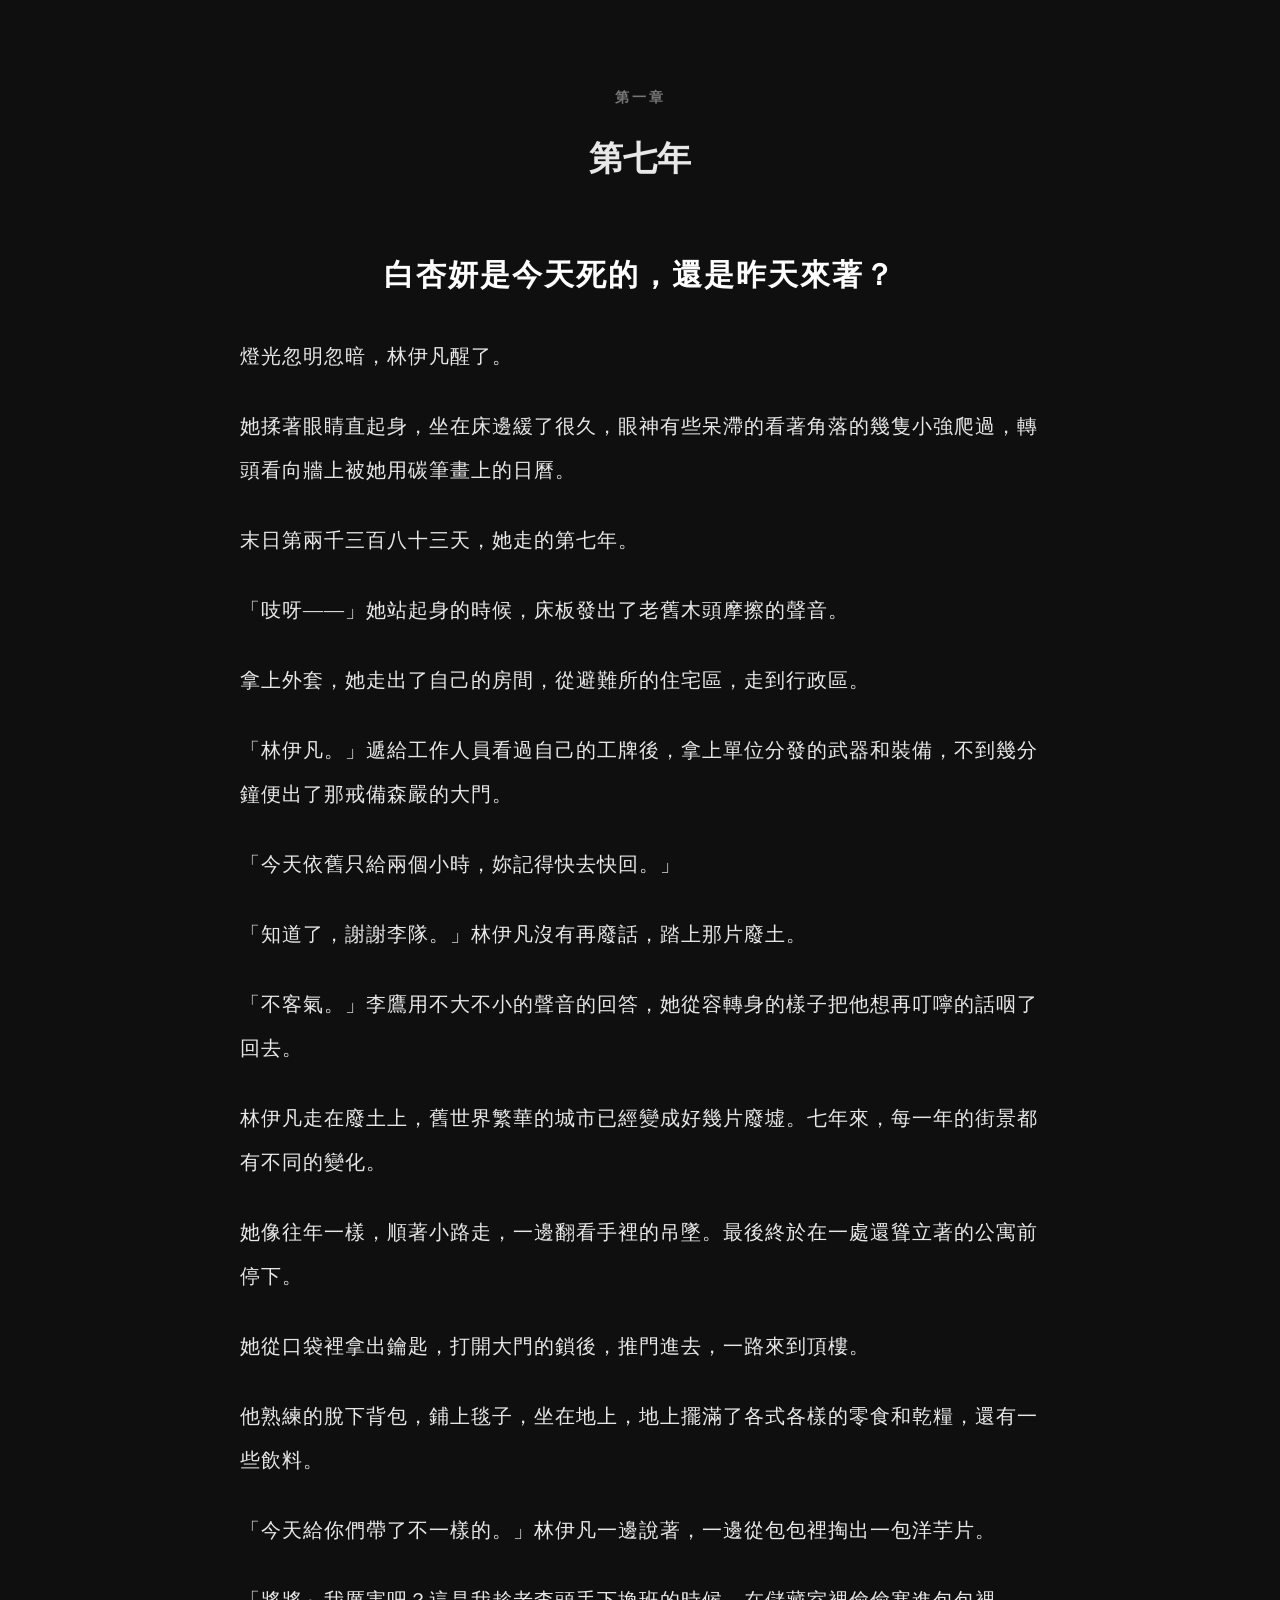
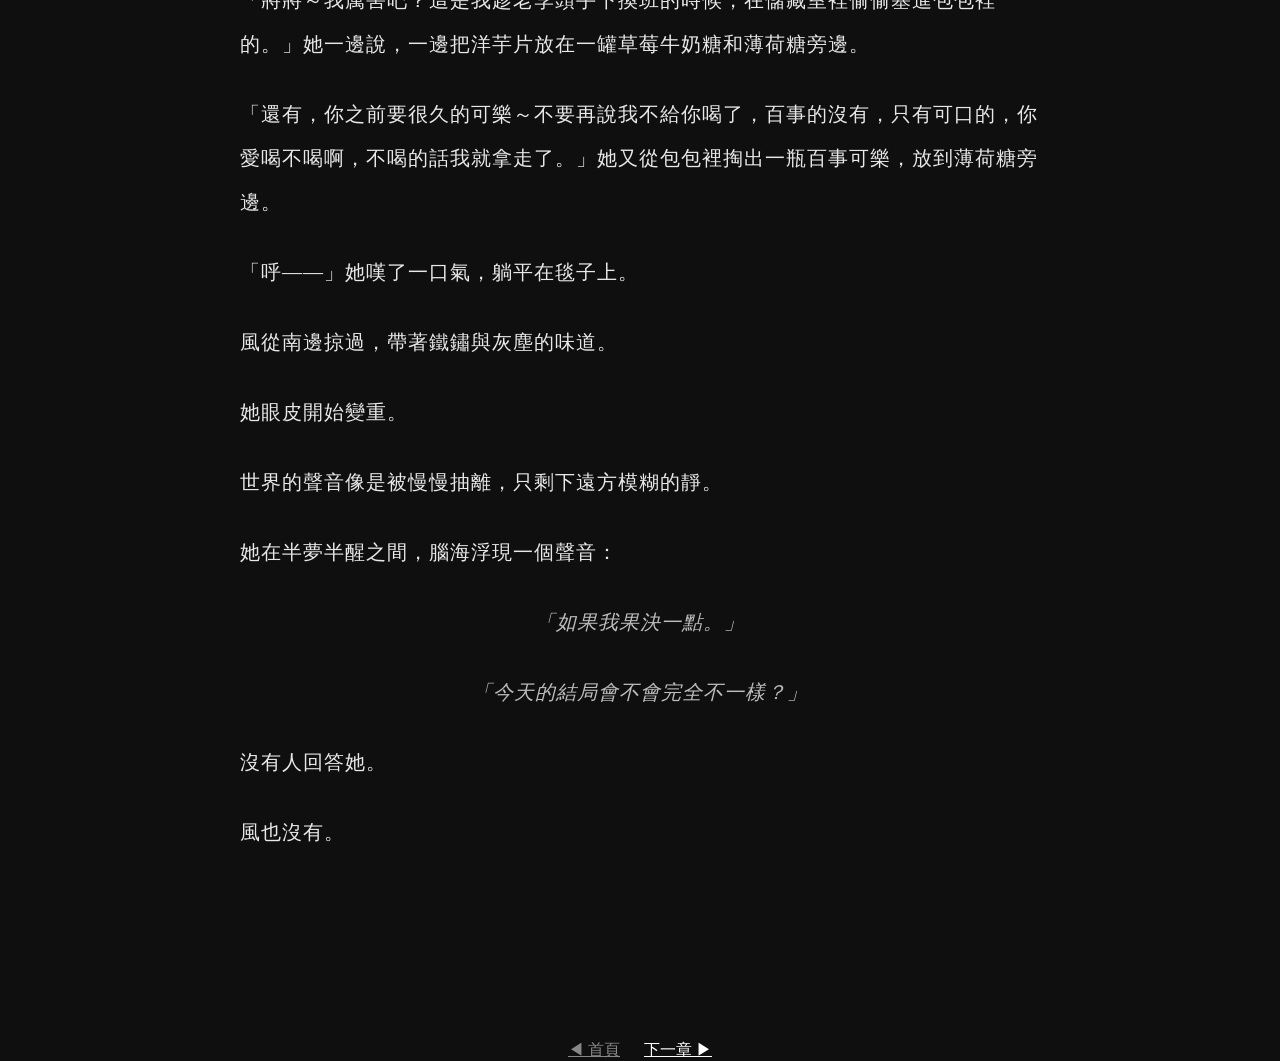
==== chapters/chapter1.html @ ab2ceff3 "Add files via upload" ====
<!DOCTYPE html>
<html lang="zh-TW">

<head>

<meta charset="UTF-8">

<meta name="viewport" content="width=device-width, initial-scale=1.0">

<title>第一章</title>

<link rel="stylesheet" href="../css/chapter.css">

</head>

<body>

<div class="reader">

<h1>第一章</h1>

<h2>第七年</h2>

<div class="content">

<p class="opening">
    白杏妍是今天死的，還是昨天來著？
</p>

<p>燈光忽明忽暗，林伊凡醒了。</p>

<p>她揉著眼睛直起身，坐在床邊緩了很久，眼神有些呆滯的看著角落的幾隻小強爬過，轉頭看向牆上被她用碳筆畫上的日曆。</p>

<p>末日第兩千三百八十三天，她走的第七年。</p>

<p>「吱呀——」她站起身的時候，床板發出了老舊木頭摩擦的聲音。</p>

<p>拿上外套，她走出了自己的房間，從避難所的住宅區，走到行政區。</p>

<p>「林伊凡。」遞給工作人員看過自己的工牌後，拿上單位分發的武器和裝備，不到幾分鐘便出了那戒備森嚴的大門。</p>

<p>「今天依舊只給兩個小時，妳記得快去快回。」</p>

<p>「知道了，謝謝李隊。」林伊凡沒有再廢話，踏上那片廢土。</p>

<p>「不客氣。」李鷹用不大不小的聲音的回答，她從容轉身的樣子把他想再叮嚀的話咽了回去。</p>

<p>林伊凡走在廢土上，舊世界繁華的城市已經變成好幾片廢墟。七年來，每一年的街景都有不同的變化。</p>

<p>她像往年一樣，順著小路走，一邊翻看手裡的吊墜。最後終於在一處還聳立著的公寓前停下。</p>

<p>她從口袋裡拿出鑰匙，打開大門的鎖後，推門進去，一路來到頂樓。</p>

<p>他熟練的脫下背包，鋪上毯子，坐在地上，地上擺滿了各式各樣的零食和乾糧，還有一些飲料。</p>

<p>「今天給你們帶了不一樣的。」林伊凡一邊說著，一邊從包包裡掏出一包洋芋片。</p>

<p>「將將～我厲害吧？這是我趁老李頭手下換班的時候，在儲藏室裡偷偷塞進包包裡的。」她一邊說，一邊把洋芋片放在一罐草莓牛奶糖和薄荷糖旁邊。</p>

<p>「還有，你之前要很久的可樂～不要再說我不給你喝了，百事的沒有，只有可口的，你愛喝不喝啊，不喝的話我就拿走了。」她又從包包裡掏出一瓶百事可樂，放到薄荷糖旁邊。</p>

<p>「呼——」她嘆了一口氣，躺平在毯子上。</p>

<p>風從南邊掠過，帶著鐵鏽與灰塵的味道。</p>

<p>她眼皮開始變重。</p>

<p>世界的聲音像是被慢慢抽離，只剩下遠方模糊的靜。</p>

<p>她在半夢半醒之間，腦海浮現一個聲音：</p>

<p class="quote">「如果我果決一點。」</p>

<p class="quote">「今天的結局會不會完全不一樣？」</p>

<p>沒有人回答她。</p>

<p>風也沒有。</p>

</div>

</div>

</body>

</html>

<div style="text-align:center; margin-top:80px;">
    <a href="chapter1.html" style="color:#888; margin-right:20px;">◀ 首頁</a>
    <a href="chapter2.html" style="color:#fff;">下一章 ▶</a>
</div>
---- css/chapter.css ----
body{
    margin: 0;
    background: #0f0f10;
    color: #e8e8e8;
    font-family: "Microsoft JhengHei";
}

.reader{
    max-width: 800px;
    margin: 0 auto;
    padding: 80px 24px;
}

h1{
    text-align: center;
    font-size: 14px;
    letter-spacing: 3px;
    color: #777;
    margin-bottom: 10px;
}

h2{
    text-align: center;
    font-size: 34px;
    margin-bottom: 60px;
    font-weight: 600;
}

.content{
    font-size: 20px;
    line-height: 2.2;
    letter-spacing: 1px;
}

.content p{
    margin-bottom: 26px;
}

.opening{
    font-size: 30px;
    font-weight: bold;
    text-align: center;
    margin: 60px 0;
    letter-spacing: 2px;
    color: #ffffff;
}

.quote{
    text-align: center;
    font-style: italic;
    color: #bdbdbd;
}
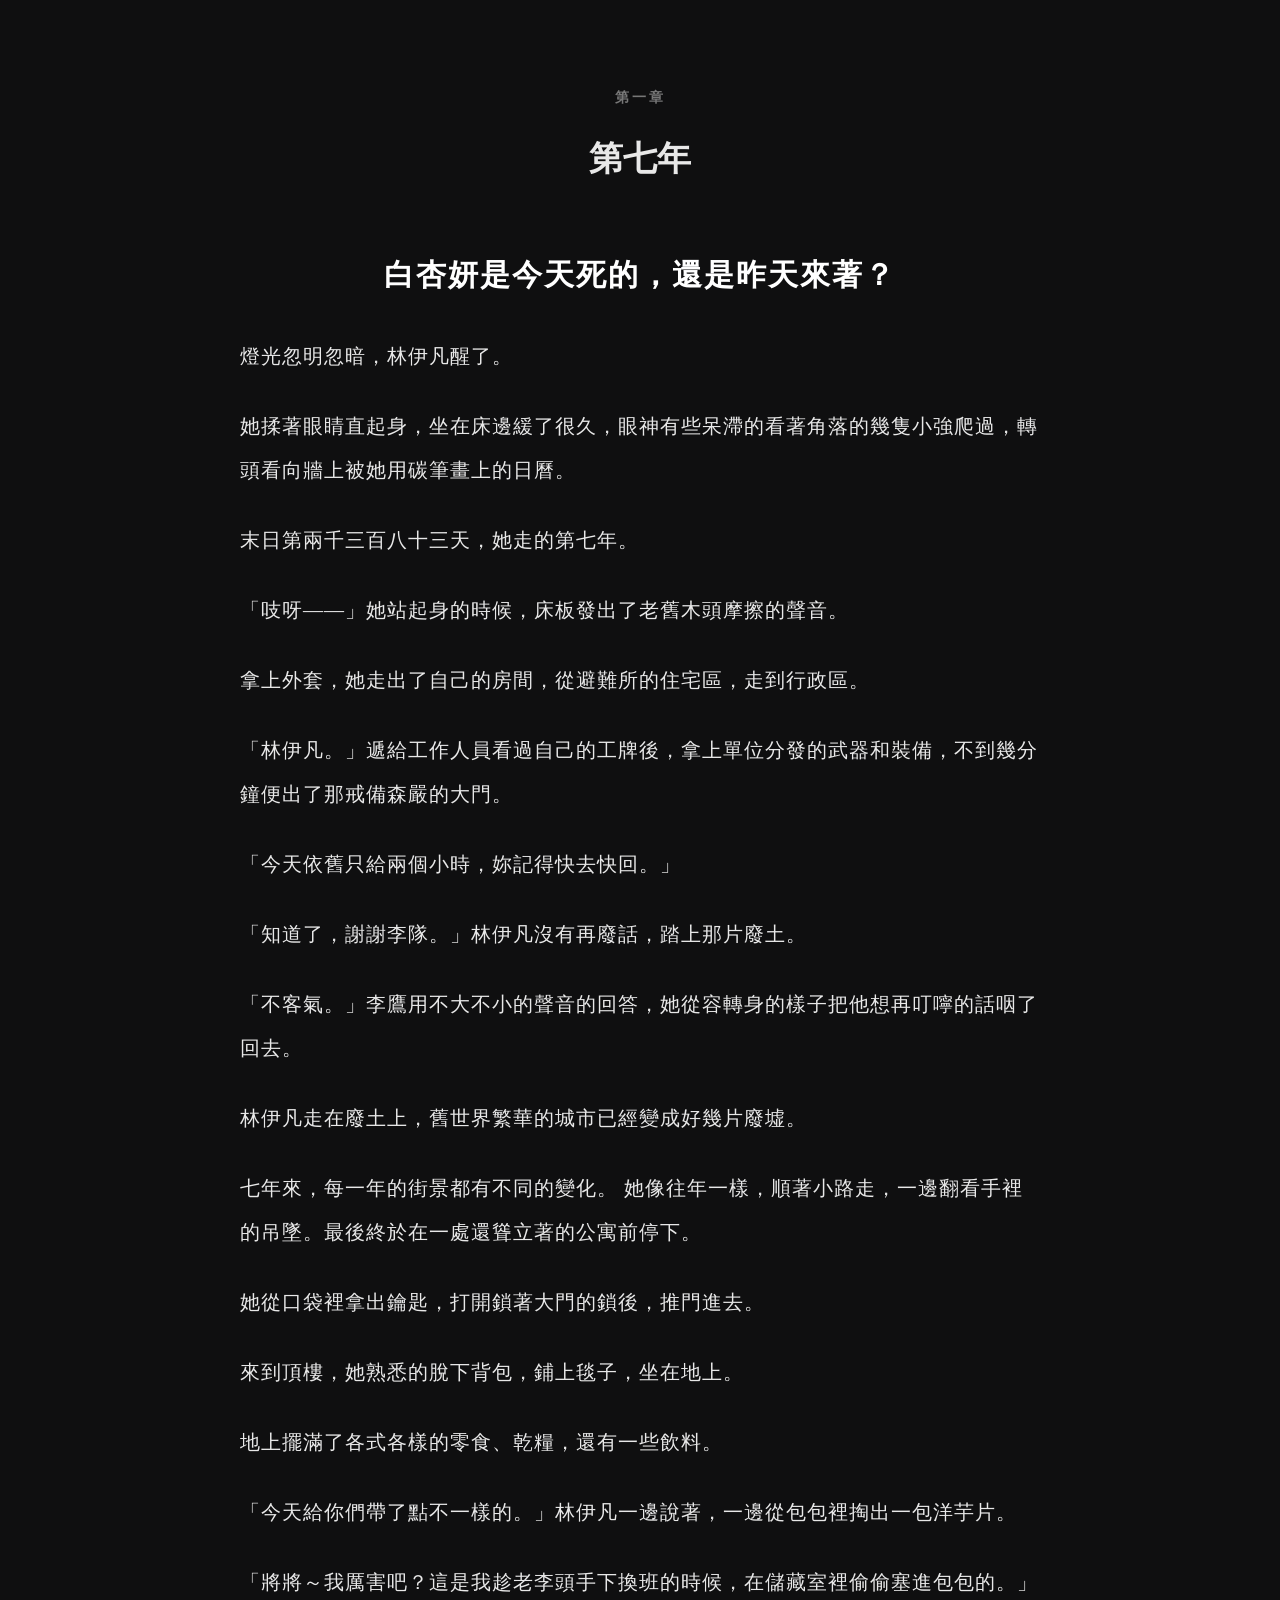
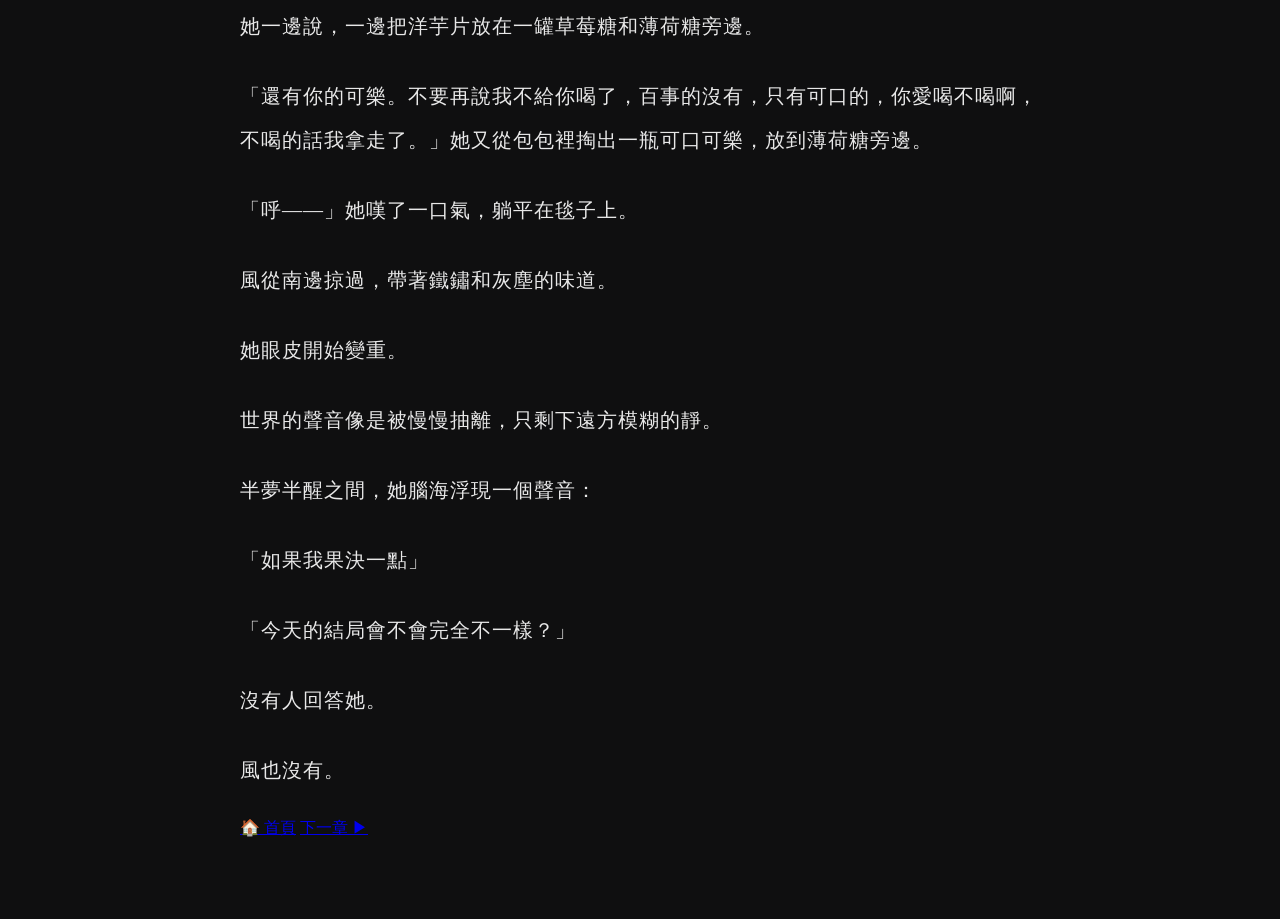
==== commit 96836394: "Add files via upload" ====
--- a/chapters/chapter1.html
+++ b/chapters/chapter1.html
@@ -1,91 +1,50 @@
-<!DOCTYPE html>
-<html lang="zh-TW">
-
-<head>
-
-<meta charset="UTF-8">
-
-<meta name="viewport" content="width=device-width, initial-scale=1.0">
-
-<title>第一章</title>
-
-<link rel="stylesheet" href="../css/chapter.css">
-
-</head>
-
-<body>
-
-<div class="reader">
-
-<h1>第一章</h1>
-
-<h2>第七年</h2>
-
-<div class="content">
-
-<p class="opening">
-    白杏妍是今天死的，還是昨天來著？
-</p>
-
-<p>燈光忽明忽暗，林伊凡醒了。</p>
-
-<p>她揉著眼睛直起身，坐在床邊緩了很久，眼神有些呆滯的看著角落的幾隻小強爬過，轉頭看向牆上被她用碳筆畫上的日曆。</p>
-
-<p>末日第兩千三百八十三天，她走的第七年。</p>
-
-<p>「吱呀——」她站起身的時候，床板發出了老舊木頭摩擦的聲音。</p>
-
-<p>拿上外套，她走出了自己的房間，從避難所的住宅區，走到行政區。</p>
-
-<p>「林伊凡。」遞給工作人員看過自己的工牌後，拿上單位分發的武器和裝備，不到幾分鐘便出了那戒備森嚴的大門。</p>
-
-<p>「今天依舊只給兩個小時，妳記得快去快回。」</p>
-
-<p>「知道了，謝謝李隊。」林伊凡沒有再廢話，踏上那片廢土。</p>
-
-<p>「不客氣。」李鷹用不大不小的聲音的回答，她從容轉身的樣子把他想再叮嚀的話咽了回去。</p>
-
-<p>林伊凡走在廢土上，舊世界繁華的城市已經變成好幾片廢墟。七年來，每一年的街景都有不同的變化。</p>
-
-<p>她像往年一樣，順著小路走，一邊翻看手裡的吊墜。最後終於在一處還聳立著的公寓前停下。</p>
-
-<p>她從口袋裡拿出鑰匙，打開大門的鎖後，推門進去，一路來到頂樓。</p>
-
-<p>他熟練的脫下背包，鋪上毯子，坐在地上，地上擺滿了各式各樣的零食和乾糧，還有一些飲料。</p>
-
-<p>「今天給你們帶了不一樣的。」林伊凡一邊說著，一邊從包包裡掏出一包洋芋片。</p>
-
-<p>「將將～我厲害吧？這是我趁老李頭手下換班的時候，在儲藏室裡偷偷塞進包包裡的。」她一邊說，一邊把洋芋片放在一罐草莓牛奶糖和薄荷糖旁邊。</p>
-
-<p>「還有，你之前要很久的可樂～不要再說我不給你喝了，百事的沒有，只有可口的，你愛喝不喝啊，不喝的話我就拿走了。」她又從包包裡掏出一瓶百事可樂，放到薄荷糖旁邊。</p>
-
-<p>「呼——」她嘆了一口氣，躺平在毯子上。</p>
-
-<p>風從南邊掠過，帶著鐵鏽與灰塵的味道。</p>
-
-<p>她眼皮開始變重。</p>
-
-<p>世界的聲音像是被慢慢抽離，只剩下遠方模糊的靜。</p>
-
-<p>她在半夢半醒之間，腦海浮現一個聲音：</p>
-
-<p class="quote">「如果我果決一點。」</p>
-
-<p class="quote">「今天的結局會不會完全不一樣？」</p>
-
-<p>沒有人回答她。</p>
-
-<p>風也沒有。</p>
-
-</div>
-
-</div>
-
-</body>
-
-</html>
-
-<div style="text-align:center; margin-top:80px;">
-    <a href="chapter1.html" style="color:#888; margin-right:20px;">◀ 首頁</a>
-    <a href="chapter2.html" style="color:#fff;">下一章 ▶</a>
-</div>+<!DOCTYPE html>
+<html lang="zh-TW">
+<head>
+<meta charset="UTF-8">
+<meta name="viewport" content="width=device-width, initial-scale=1.0">
+<title>第一章｜第七年</title>
+<link rel="stylesheet" href="../css/chapter.css">
+</head>
+<body>
+<div class="reader">
+<h1>第一章</h1>
+<h2>第七年</h2>
+<div class="content">
+
+<p class="opening">白杏妍是今天死的，還是昨天來著？</p>
+<p>燈光忽明忽暗，林伊凡醒了。</p>
+<p>她揉著眼睛直起身，坐在床邊緩了很久，眼神有些呆滯的看著角落的幾隻小強爬過，轉頭看向牆上被她用碳筆畫上的日曆。</p>
+<p>末日第兩千三百八十三天，她走的第七年。</p>
+<p>「吱呀——」她站起身的時候，床板發出了老舊木頭摩擦的聲音。</p>
+<p>拿上外套，她走出了自己的房間，從避難所的住宅區，走到行政區。</p>
+<p>「林伊凡。」遞給工作人員看過自己的工牌後，拿上單位分發的武器和裝備，不到幾分鐘便出了那戒備森嚴的大門。</p>
+<p class="highlight">「今天依舊只給兩個小時，妳記得快去快回。」</p>
+<p>「知道了，謝謝李隊。」林伊凡沒有再廢話，踏上那片廢土。</p>
+<p>「不客氣。」李鷹用不大不小的聲音的回答，她從容轉身的樣子把他想再叮嚀的話咽了回去。</p>
+<p>林伊凡走在廢土上，舊世界繁華的城市已經變成好幾片廢墟。</p>
+<p>七年來，每一年的街景都有不同的變化。 她像往年一樣，順著小路走，一邊翻看手裡的吊墜。最後終於在一處還聳立著的公寓前停下。</p>
+<p>她從口袋裡拿出鑰匙，打開鎖著大門的鎖後，推門進去。</p>
+<p>來到頂樓，她熟悉的脫下背包，鋪上毯子，坐在地上。</p>
+<p>地上擺滿了各式各樣的零食、乾糧，還有一些飲料。</p>
+<p>「今天給你們帶了點不一樣的。」林伊凡一邊說著，一邊從包包裡掏出一包洋芋片。</p>
+<p>「將將～我厲害吧？這是我趁老李頭手下換班的時候，在儲藏室裡偷偷塞進包包的。」她一邊說，一邊把洋芋片放在一罐草莓糖和薄荷糖旁邊。</p>
+<p>「還有你的可樂。不要再說我不給你喝了，百事的沒有，只有可口的，你愛喝不喝啊，不喝的話我拿走了。」她又從包包裡掏出一瓶可口可樂，放到薄荷糖旁邊。</p>
+<p>「呼——」她嘆了一口氣，躺平在毯子上。</p>
+<p>風從南邊掠過，帶著鐵鏽和灰塵的味道。</p>
+<p>她眼皮開始變重。</p>
+<p>世界的聲音像是被慢慢抽離，只剩下遠方模糊的靜。</p>
+<p>半夢半醒之間，她腦海浮現一個聲音：</p>
+<p class="highlight">「如果我果決一點」</p>
+<p class="highlight">「今天的結局會不會完全不一樣？」</p>
+<p>沒有人回答她。</p>
+<p>風也沒有。</p>
+
+</div>
+<div class="chapter-nav">
+    <a href="../index.html">🏠 首頁</a>
+    <a href="chapter2.html">下一章 ▶</a>
+</div>
+</div>
+</body>
+</html>
